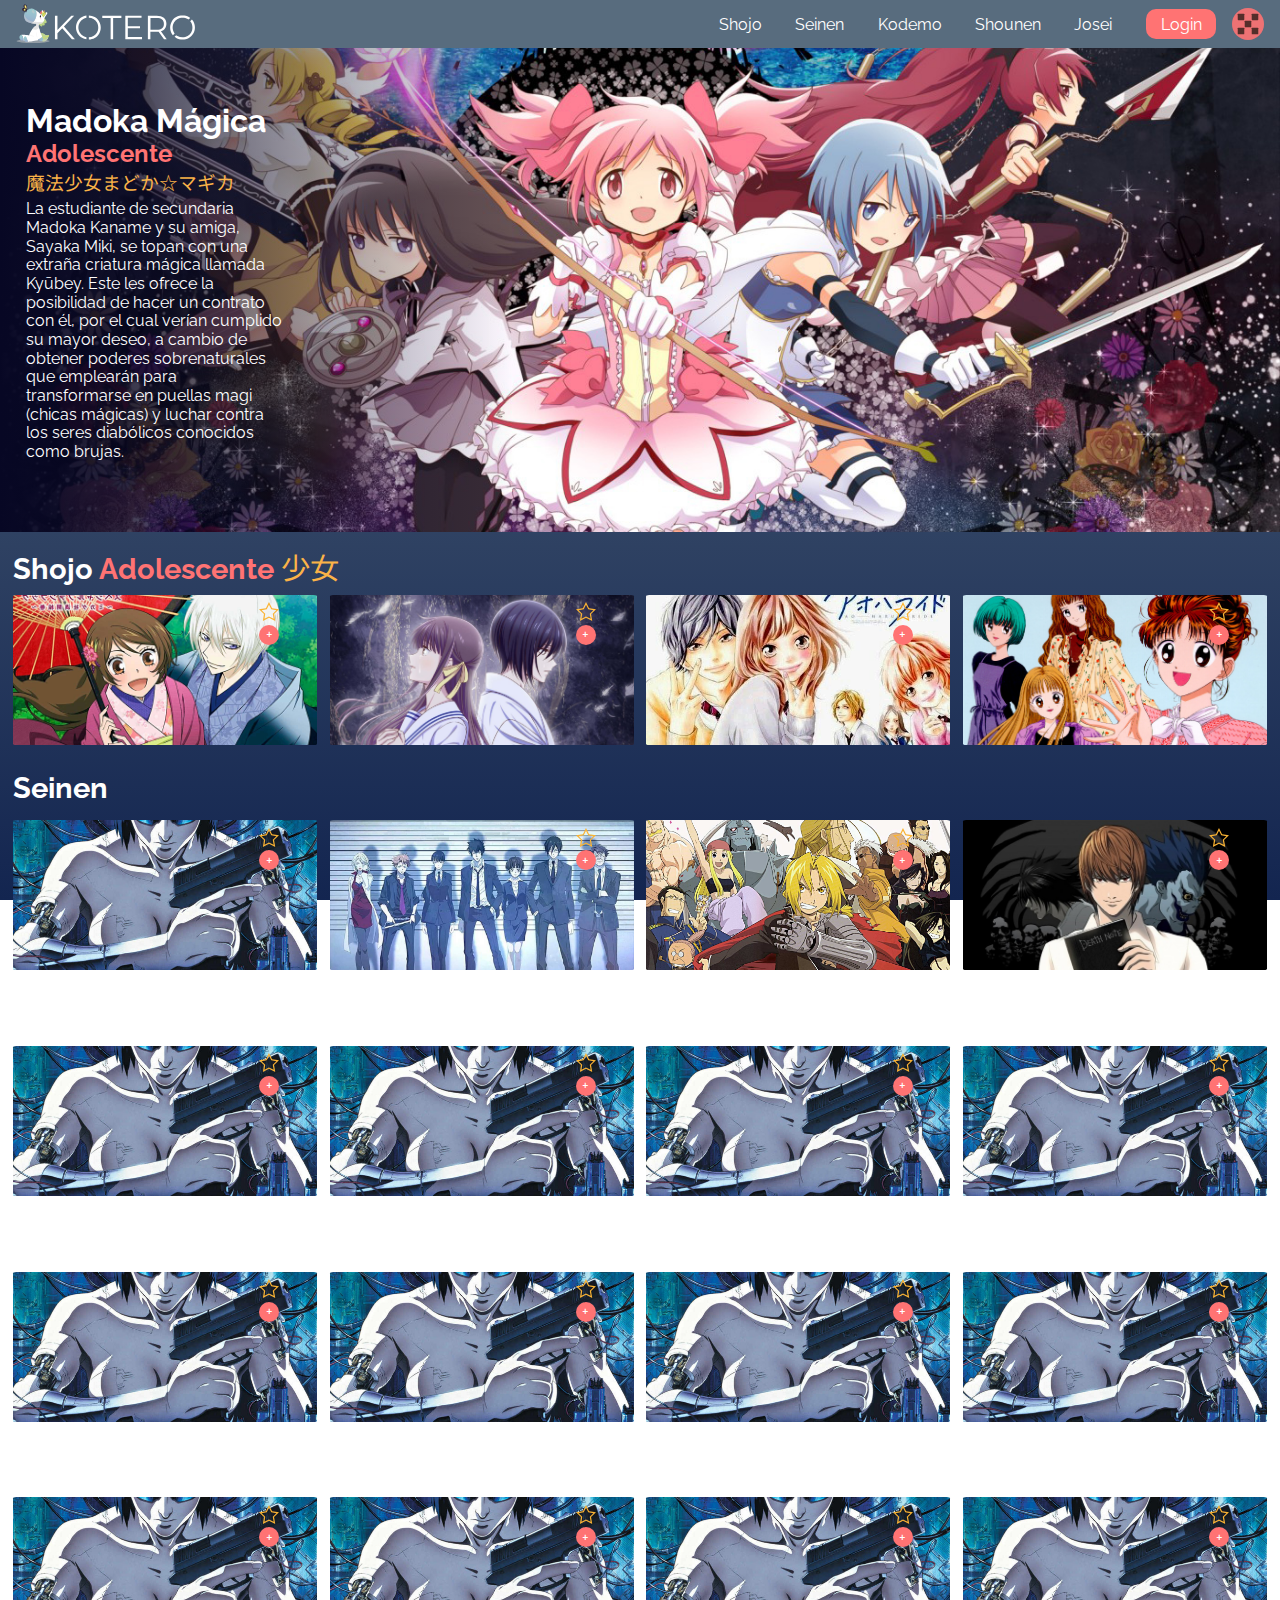
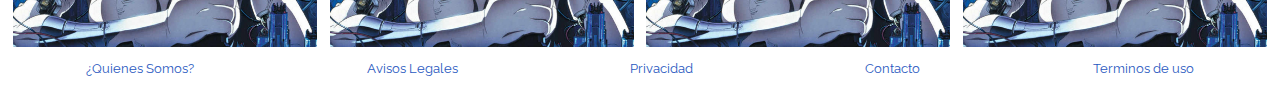
==== index.html @ c3fc825f "segundo Commit, subiendo pagina sin terminar" ====
<!DOCTYPE html>
<html lang="en">
<head>
    <meta charset="UTF-8">
    <meta http-equiv="X-UA-Compatible" content="IE=edge">
    <meta name="viewport" content="width=device-width, initial-scale=1.0">
    <link rel="shortcut icon" href="img\unicornio.svg" type="image/x-icon">
    <link rel="stylesheet" href="css/global.css">
    <link rel="stylesheet" href="css/grid.css">
    <link rel="stylesheet" href="css/header.css">
    <link rel="stylesheet" href="css/main.css">
    <link rel="stylesheet" href="css/section.css">
    <link rel="stylesheet" href="css/footer.css">
    <link rel="stylesheet" href="css/mediaquery.css">
    <link rel="preconnect" href="https://fonts.googleapis.com">
    <link rel="preconnect" href="https://fonts.gstatic.com" crossorigin>
    <link href="https://fonts.googleapis.com/css2?family=Montserrat&family=Raleway:wght@600&family=Reggae+One&display=swap" rel="stylesheet">
    <link href="https://fonts.googleapis.com/css2?family=Noto+Sans+JP:wght@500&display=swap" rel="stylesheet">   

    <title>Kotero</title>

</head>

<body>
    <div class="contenedor">
        <header class="item header">
            <div id="logo">
                <a href="index.html"><img src="img\logo.svg" alt="logo"></a>
            </div>
            <nav class="item nav">
                <ul class="generos">
                    <li class="generos"><a href="#shojo">Shojo</a></li>
                    <li class="generos"><a href="#seinen">Seinen</a></li>
                    <li class="generos"><a href="#kodemo">Kodemo</a></li>
                    <li class="generos"><a href="#shounen">Shounen</a></li>
                    <li class="generos"><a href="#josei">Josei</a></li>
                </ul>
                <a href="login.html" class="a-login"><button class="boton-login" type="submit" title="Ingresar" name="Ingresar">Login</a></button></a>
                
                <input type="checkbox" id="burger-checkbox">
                <label for="burger-checkbox" class="burger-label"></label>
                <ul class="navbar-list">
                    <li><a href="index.html">Novedades</a></li>
                    <li><a href="index.html">Series</a></li>
                    <li><a href="index.html">Películas</a></li>
                    <li><a href="index.html">Mi Cuenta</a></li>
                    <li><a href="index.html">Mi lista</a></li>
                </ul>




                

            </nav>
        </header>
        
        <main class="item main">
            <div class="fondo main">
                <div class="info main">
                    <h1>Madoka Mágica</h1>
                    <h2><span class="h1 genero">Adolescente</span></h2>
                    <h3><span class="japones">魔法少女まどか☆マギカ</span></h3>
                    <p>La estudiante de secundaria Madoka Kaname y su amiga, Sayaka Miki, se topan con una extraña criatura mágica llamada Kyūbey. Este les ofrece la posibilidad de hacer un contrato con él, por el cual verían cumplido su mayor deseo, a cambio de obtener poderes sobrenaturales que emplearán para transformarse en puellas magi (chicas mágicas) y luchar contra los seres diabólicos conocidos como brujas.</p>
                </div>
            </div>
        </main>
        
        <section class="item section">
            <section class="article">
                <div class="item titulo shojo">
                    <h1 id="shojo">Shojo <span class="h1 genero">Adolescente</span><span class="japones"> 少女</span></h1>
                </div>
                <article class="item uno">
                    <div class="invisible">
                        <div class="texto">
                            <div>
                                <div class="titulo">
                                    <h2>Ghost in the Shell</h2>
                                    <h3 class="japones">攻殻機動隊</h3>
                                </div>
                            </div>
                            <p>Thriller futurista de espionaje, al narrar las misiones de Motoko Kusanagi, la Mayor a cargo de las operaciones encubiertas de la Sección 9</p>
                            <div class="tags">
                                <ul>
                                    <li><span class="tag-li">Duración</span> 33'</li>
                                    <li><span class="tag-li">Puntuación</span> 7,34</li>
                                    <li><a href="ficha.html">+ INFO</a></li>
                                </ul>
                            </div>
                        </div>
                        
                    </div>
                    <div class="seguir">
                        <input type="checkbox" id="estrella1"/>
                        <label class="btn-estrellas" for="estrella1"></label>
                    </div>
                    <div class="ficha">
                        <button class="boton-login" type="submit" title="Ingresar" name="Ingresar"><a href="ficha.html">+</a></button>
                    </div>
                </article>
                <article class="item dos">
                    <div class="invisible">
                        <div class="texto">
                            <div>
                                <div class="titulo">
                                    <h2>Ghost in the Shell</h2>
                                    <h3 class="japones">攻殻機動隊</h3>
                                </div>
                            </div>
                            <p>Thriller futurista de espionaje, al narrar las misiones de Motoko Kusanagi, la Mayor a cargo de las operaciones encubiertas de la Sección 9</p>
                            <div class="tags">
                                <ul>
                                    <li><span class="tag-li">Duración</span> 33'</li>
                                    <li><span class="tag-li">Puntuación</span> 7,34</li>
                                    <li><a href="ficha.html">+ INFO</a></li>
                                </ul>
                            </div>
                        </div>
                        
                    </div>
                    <div class="seguir">
                        <input type="checkbox" id="estrella1"/>
                        <label class="btn-estrellas" for="estrella1"></label>
                    </div>
                    <div class="ficha">
                        <button class="boton-login" type="submit" title="Ingresar" name="Ingresar"><a href="ficha.html">+</a></button>
                    </div>
                </article>
                <article class="item tres">
                    <div class="invisible">
                        <div class="texto">
                            <div>
                                <div class="titulo">
                                    <h2>Ghost in the Shell</h2>
                                    <h3 class="japones">攻殻機動隊</h3>
                                </div>
                            </div>
                            <p>Thriller futurista de espionaje, al narrar las misiones de Motoko Kusanagi, la Mayor a cargo de las operaciones encubiertas de la Sección 9</p>
                            <div class="tags">
                                <ul>
                                    <li><span class="tag-li">Duración</span> 33'</li>
                                    <li><span class="tag-li">Puntuación</span> 7,34</li>
                                    <li><a href="ficha.html">+ INFO</a></li>
                                </ul>
                            </div>
                        </div>
                        
                    </div>
                    <div class="seguir">
                        <input type="checkbox" id="estrella1"/>
                        <label class="btn-estrellas" for="estrella1"></label>
                    </div>
                    <div class="ficha">
                        <button class="boton-login" type="submit" title="Ingresar" name="Ingresar"><a href="ficha.html">+</a></button>
                    </div>
                </article>
                <article class="item cuatro">
                    <div class="invisible">
                        <div class="texto">
                            <div>
                                <div class="titulo">
                                    <h2>Ghost in the Shell</h2>
                                    <h3 class="japones">攻殻機動隊</h3>
                                </div>
                            </div>
                            <p>Thriller futurista de espionaje, al narrar las misiones de Motoko Kusanagi, la Mayor a cargo de las operaciones encubiertas de la Sección 9</p>
                            <div class="tags">
                                <ul>
                                    <li><span class="tag-li">Duración</span> 33'</li>
                                    <li><span class="tag-li">Puntuación</span> 7,34</li>
                                    <li><a href="ficha.html">+ INFO</a></li>
                                </ul>
                            </div>
                        </div>
                        
                    </div>
                    <div class="seguir">
                        <input type="checkbox" id="estrella1"/>
                        <label class="btn-estrellas" for="estrella1"></label>
                    </div>
                    <div class="ficha">
                        <button class="boton-login" type="submit" title="Ingresar" name="Ingresar"><a href="ficha.html">+</a></button>
                    </div>
                </article>
            </section>
            <section class="article">
                <div class="item titulo seinen">
                    <h1 id="seinen">Seinen</h1>
                </div>
                <article class="item uno">
                    <div class="invisible">
                        <div class="texto">
                            <div>
                                <div class="titulo">
                                    <h2>Ghost in the Shell</h2>
                                    <h3 class="japones">攻殻機動隊</h3>
                                </div>
                            </div>
                            <p>Thriller futurista de espionaje, al narrar las misiones de Motoko Kusanagi, la Mayor a cargo de las operaciones encubiertas de la Sección 9</p>
                            <div class="tags">
                                <ul>
                                    <li><span class="tag-li">Duración</span> 33'</li>
                                    <li><span class="tag-li">Puntuación</span> 7,34</li>
                                    <li><a href="ficha.html">+ INFO</a></li>
                                </ul>
                            </div>
                        </div>
                        
                    </div>
                    <div class="seguir">
                        <input type="checkbox" id="estrella1"/>
                        <label class="btn-estrellas" for="estrella1"></label>
                    </div>
                    <div class="ficha">
                        <button class="boton-login" type="submit" title="Ingresar" name="Ingresar"><a href="ficha.html">+</a></button>
                    </div>
                </article>
                <article class="item dos">
                    <div class="invisible">
                        <div class="texto">
                            <div>
                                <div class="titulo">
                                    <h2>Ghost in the Shell</h2>
                                    <h3 class="japones">攻殻機動隊</h3>
                                </div>
                            </div>
                            <p>Thriller futurista de espionaje, al narrar las misiones de Motoko Kusanagi, la Mayor a cargo de las operaciones encubiertas de la Sección 9</p>
                            <div class="tags">
                                <ul>
                                    <li><span class="tag-li">Duración</span> 33'</li>
                                    <li><span class="tag-li">Puntuación</span> 7,34</li>
                                    <li><a href="ficha.html">+ INFO</a></li>
                                </ul>
                            </div>
                        </div>
                        
                    </div>
                    <div class="seguir">
                        <input type="checkbox" id="estrella1"/>
                        <label class="btn-estrellas" for="estrella1"></label>
                    </div>
                    <div class="ficha">
                        <button class="boton-login" type="submit" title="Ingresar" name="Ingresar"><a href="ficha.html">+</a></button>
                    </div>
                </article>
                <article class="item tres">
                    <div class="invisible">
                        <div class="texto">
                            <div>
                                <div class="titulo">
                                    <h2>Ghost in the Shell</h2>
                                    <h3 class="japones">攻殻機動隊</h3>
                                </div>
                            </div>
                            <p>Thriller futurista de espionaje, al narrar las misiones de Motoko Kusanagi, la Mayor a cargo de las operaciones encubiertas de la Sección 9</p>
                            <div class="tags">
                                <ul>
                                    <li><span class="tag-li">Duración</span> 33'</li>
                                    <li><span class="tag-li">Puntuación</span> 7,34</li>
                                    <li><a href="ficha.html">+ INFO</a></li>
                                </ul>
                            </div>
                        </div>
                        
                    </div>
                    <div class="seguir">
                        <input type="checkbox" id="estrella1"/>
                        <label class="btn-estrellas" for="estrella1"></label>
                    </div>
                    <div class="ficha">
                        <button class="boton-login" type="submit" title="Ingresar" name="Ingresar"><a href="ficha.html">+</a></button>
                    </div>
                </article>
                <article class="item cuatro">
                    <div class="invisible">
                        <div class="texto">
                            <div>
                                <div class="titulo">
                                    <h2>Ghost in the Shell</h2>
                                    <h3 class="japones">攻殻機動隊</h3>
                                </div>
                            </div>
                            <p>Thriller futurista de espionaje, al narrar las misiones de Motoko Kusanagi, la Mayor a cargo de las operaciones encubiertas de la Sección 9</p>
                            <div class="tags">
                                <ul>
                                    <li><span class="tag-li">Duración</span> 33'</li>
                                    <li><span class="tag-li">Puntuación</span> 7,34</li>
                                    <li><a href="ficha.html">+ INFO</a></li>
                                </ul>
                            </div>
                        </div>
                        
                    </div>
                    <div class="seguir">
                        <input type="checkbox" id="estrella1"/>
                        <label class="btn-estrellas" for="estrella1"></label>
                    </div>
                    <div class="ficha">
                        <button class="boton-login" type="submit" title="Ingresar" name="Ingresar"><a href="ficha.html">+</a></button>
                    </div>
                </article>
            </section>
            <section class="article">
                <div class="item titulo kodemo">
                    <h1 id="kodemo">Kodemo</h1>
                </div>
                <article class="item uno">
                    <div class="invisible">
                        <div class="texto">
                            <div>
                                <div class="titulo">
                                    <h2>Ghost in the Shell</h2>
                                    <h3 class="japones">攻殻機動隊</h3>
                                </div>
                            </div>
                            <p>Thriller futurista de espionaje, al narrar las misiones de Motoko Kusanagi, la Mayor a cargo de las operaciones encubiertas de la Sección 9</p>
                            <div class="tags">
                                <ul>
                                    <li><span class="tag-li">Duración</span> 33'</li>
                                    <li><span class="tag-li">Puntuación</span> 7,34</li>
                                    <li><a href="ficha.html">+ INFO</a></li>
                                </ul>
                            </div>
                        </div>
                        
                    </div>
                    <div class="seguir">
                        <input type="checkbox" id="estrella1"/>
                        <label class="btn-estrellas" for="estrella1"></label>
                    </div>
                    <div class="ficha">
                        <button class="boton-login" type="submit" title="Ingresar" name="Ingresar"><a href="ficha.html">+</a></button>
                    </div>
                </article>
                <article class="item dos">
                    <div class="invisible">
                        <div class="texto">
                            <div>
                                <div class="titulo">
                                    <h2>Ghost in the Shell</h2>
                                    <h3 class="japones">攻殻機動隊</h3>
                                </div>
                            </div>
                            <p>Thriller futurista de espionaje, al narrar las misiones de Motoko Kusanagi, la Mayor a cargo de las operaciones encubiertas de la Sección 9</p>
                            <div class="tags">
                                <ul>
                                    <li><span class="tag-li">Duración</span> 33'</li>
                                    <li><span class="tag-li">Puntuación</span> 7,34</li>
                                    <li><a href="ficha.html">+ INFO</a></li>
                                </ul>
                            </div>
                        </div>
                        
                    </div>
                    <div class="seguir">
                        <input type="checkbox" id="estrella1"/>
                        <label class="btn-estrellas" for="estrella1"></label>
                    </div>
                    <div class="ficha">
                        <button class="boton-login" type="submit" title="Ingresar" name="Ingresar"><a href="ficha.html">+</a></button>
                    </div>
                </article>
                <article class="item tres">
                    <div class="invisible">
                        <div class="texto">
                            <div>
                                <div class="titulo">
                                    <h2>Ghost in the Shell</h2>
                                    <h3 class="japones">攻殻機動隊</h3>
                                </div>
                            </div>
                            <p>Thriller futurista de espionaje, al narrar las misiones de Motoko Kusanagi, la Mayor a cargo de las operaciones encubiertas de la Sección 9</p>
                            <div class="tags">
                                <ul>
                                    <li><span class="tag-li">Duración</span> 33'</li>
                                    <li><span class="tag-li">Puntuación</span> 7,34</li>
                                    <li><a href="ficha.html">+ INFO</a></li>
                                </ul>
                            </div>
                        </div>
                        
                    </div>
                    <div class="seguir">
                        <input type="checkbox" id="estrella1"/>
                        <label class="btn-estrellas" for="estrella1"></label>
                    </div>
                    <div class="ficha">
                        <button class="boton-login" type="submit" title="Ingresar" name="Ingresar"><a href="ficha.html">+</a></button>
                    </div>
                </article>
                <article class="item cuatro">
                    <div class="invisible">
                        <div class="texto">
                            <div>
                                <div class="titulo">
                                    <h2>Ghost in the Shell</h2>
                                    <h3 class="japones">攻殻機動隊</h3>
                                </div>
                            </div>
                            <p>Thriller futurista de espionaje, al narrar las misiones de Motoko Kusanagi, la Mayor a cargo de las operaciones encubiertas de la Sección 9</p>
                            <div class="tags">
                                <ul>
                                    <li><span class="tag-li">Duración</span> 33'</li>
                                    <li><span class="tag-li">Puntuación</span> 7,34</li>
                                    <li><a href="ficha.html">+ INFO</a></li>
                                </ul>
                            </div>
                        </div>
                        
                    </div>
                    <div class="seguir">
                        <input type="checkbox" id="estrella1"/>
                        <label class="btn-estrellas" for="estrella1"></label>
                    </div>
                    <div class="ficha">
                        <button class="boton-login" type="submit" title="Ingresar" name="Ingresar"><a href="ficha.html">+</a></button>
                    </div>
                </article>
            </section>
            <section class="article">
                <div class="item titulo shounen">
                    <h1 id="shounen">Shounen</h1>
                </div>
                <article class="item uno">
                    <div class="invisible">
                        <div class="texto">
                            <div>
                                <div class="titulo">
                                    <h2>Ghost in the Shell</h2>
                                    <h3 class="japones">攻殻機動隊</h3>
                                </div>
                            </div>
                            <p>Thriller futurista de espionaje, al narrar las misiones de Motoko Kusanagi, la Mayor a cargo de las operaciones encubiertas de la Sección 9</p>
                            <div class="tags">
                                <ul>
                                    <li><span class="tag-li">Duración</span> 33'</li>
                                    <li><span class="tag-li">Puntuación</span> 7,34</li>
                                    <li><a href="ficha.html">+ INFO</a></li>
                                </ul>
                            </div>
                        </div>
                        
                    </div>
                    <div class="seguir">
                        <input type="checkbox" id="estrella1"/>
                        <label class="btn-estrellas" for="estrella1"></label>
                    </div>
                    <div class="ficha">
                        <button class="boton-login" type="submit" title="Ingresar" name="Ingresar"><a href="ficha.html">+</a></button>
                    </div>
                </article>
                <article class="item dos">
                    <div class="invisible">
                        <div class="texto">
                            <div>
                                <div class="titulo">
                                    <h2>Ghost in the Shell</h2>
                                    <h3 class="japones">攻殻機動隊</h3>
                                </div>
                            </div>
                            <p>Thriller futurista de espionaje, al narrar las misiones de Motoko Kusanagi, la Mayor a cargo de las operaciones encubiertas de la Sección 9</p>
                            <div class="tags">
                                <ul>
                                    <li><span class="tag-li">Duración</span> 33'</li>
                                    <li><span class="tag-li">Puntuación</span> 7,34</li>
                                    <li><a href="ficha.html">+ INFO</a></li>
                                </ul>
                            </div>
                        </div>
                        
                    </div>
                    <div class="seguir">
                        <input type="checkbox" id="estrella1"/>
                        <label class="btn-estrellas" for="estrella1"></label>
                    </div>
                    <div class="ficha">
                        <button class="boton-login" type="submit" title="Ingresar" name="Ingresar"><a href="ficha.html">+</a></button>
                    </div>
                </article>
                <article class="item tres">
                    <div class="invisible">
                        <div class="texto">
                            <div>
                                <div class="titulo">
                                    <h2>Ghost in the Shell</h2>
                                    <h3 class="japones">攻殻機動隊</h3>
                                </div>
                            </div>
                            <p>Thriller futurista de espionaje, al narrar las misiones de Motoko Kusanagi, la Mayor a cargo de las operaciones encubiertas de la Sección 9</p>
                            <div class="tags">
                                <ul>
                                    <li><span class="tag-li">Duración</span> 33'</li>
                                    <li><span class="tag-li">Puntuación</span> 7,34</li>
                                    <li><a href="ficha.html">+ INFO</a></li>
                                </ul>
                            </div>
                        </div>
                        
                    </div>
                    <div class="seguir">
                        <input type="checkbox" id="estrella1"/>
                        <label class="btn-estrellas" for="estrella1"></label>
                    </div>
                    <div class="ficha">
                        <button class="boton-login" type="submit" title="Ingresar" name="Ingresar"><a href="ficha.html">+</a></button>
                    </div>
                </article>
                <article class="item cuatro">
                    <div class="invisible">
                        <div class="texto">
                            <div>
                                <div class="titulo">
                                    <h2>Ghost in the Shell</h2>
                                    <h3 class="japones">攻殻機動隊</h3>
                                </div>
                            </div>
                            <p>Thriller futurista de espionaje, al narrar las misiones de Motoko Kusanagi, la Mayor a cargo de las operaciones encubiertas de la Sección 9</p>
                            <div class="tags">
                                <ul>
                                    <li><span class="tag-li">Duración</span> 33'</li>
                                    <li><span class="tag-li">Puntuación</span> 7,34</li>
                                    <li><a href="ficha.html">+ INFO</a></li>
                                </ul>
                            </div>
                        </div>
                        
                    </div>
                    <div class="seguir">
                        <input type="checkbox" id="estrella1"/>
                        <label class="btn-estrellas" for="estrella1"></label>
                    </div>
                    <div class="ficha">
                        <button class="boton-login" type="submit" title="Ingresar" name="Ingresar"><a href="ficha.html">+</a></button>
                    </div>
                </article>
            </section>
            <section class="article">
                <div class="item titulo josei">
                    <h1 id="josei">Josei</h1>
                </div>
                <article class="item uno">
                    <div class="invisible">
                        <div class="texto">
                            <div>
                                <div class="titulo">
                                    <h2>Ghost in the Shell</h2>
                                    <h3 class="japones">攻殻機動隊</h3>
                                </div>
                            </div>
                            <p>Thriller futurista de espionaje, al narrar las misiones de Motoko Kusanagi, la Mayor a cargo de las operaciones encubiertas de la Sección 9</p>
                            <div class="tags">
                                <ul>
                                    <li><span class="tag-li">Duración</span> 33'</li>
                                    <li><span class="tag-li">Puntuación</span> 7,34</li>
                                    <li><a href="ficha.html">+ INFO</a></li>
                                </ul>
                            </div>
                        </div>
                        
                    </div>
                    <div class="seguir">
                        <input type="checkbox" id="estrella1"/>
                        <label class="btn-estrellas" for="estrella1"></label>
                    </div>
                    <div class="ficha">
                        <button class="boton-login" type="submit" title="Ingresar" name="Ingresar"><a href="ficha.html">+</a></button>
                    </div>
                </article>
                <article class="item dos">
                    <div class="invisible">
                        <div class="texto">
                            <div>
                                <div class="titulo">
                                    <h2>Ghost in the Shell</h2>
                                    <h3 class="japones">攻殻機動隊</h3>
                                </div>
                            </div>
                            <p>Thriller futurista de espionaje, al narrar las misiones de Motoko Kusanagi, la Mayor a cargo de las operaciones encubiertas de la Sección 9</p>
                            <div class="tags">
                                <ul>
                                    <li><span class="tag-li">Duración</span> 33'</li>
                                    <li><span class="tag-li">Puntuación</span> 7,34</li>
                                    <li><a href="ficha.html">+ INFO</a></li>
                                </ul>
                            </div>
                        </div>
                        
                    </div>
                    <div class="seguir">
                        <input type="checkbox" id="estrella1"/>
                        <label class="btn-estrellas" for="estrella1"></label>
                    </div>
                    <div class="ficha">
                        <button class="boton-login" type="submit" title="Ingresar" name="Ingresar"><a href="ficha.html">+</a></button>
                    </div>
                </article>
                <article class="item tres">
                    <div class="invisible">
                        <div class="texto">
                            <div>
                                <div class="titulo">
                                    <h2>Ghost in the Shell</h2>
                                    <h3 class="japones">攻殻機動隊</h3>
                                </div>
                            </div>
                            <p>Thriller futurista de espionaje, al narrar las misiones de Motoko Kusanagi, la Mayor a cargo de las operaciones encubiertas de la Sección 9</p>
                            <div class="tags">
                                <ul>
                                    <li><span class="tag-li">Duración</span> 33'</li>
                                    <li><span class="tag-li">Puntuación</span> 7,34</li>
                                    <li><a href="ficha.html">+ INFO</a></li>
                                </ul>
                            </div>
                        </div>
                        
                    </div>
                    <div class="seguir">
                        <input type="checkbox" id="estrella1"/>
                        <label class="btn-estrellas" for="estrella1"></label>
                    </div>
                    <div class="ficha">
                        <button class="boton-login" type="submit" title="Ingresar" name="Ingresar"><a href="ficha.html">+</a></button>
                    </div>
                </article>
                <article class="item cuatro">
                    <div class="invisible">
                        <div class="texto">
                            <div>
                                <div class="titulo">
                                    <h2>Ghost in the Shell</h2>
                                    <h3 class="japones">攻殻機動隊</h3>
                                </div>
                            </div>
                            <p>Thriller futurista de espionaje, al narrar las misiones de Motoko Kusanagi, la Mayor a cargo de las operaciones encubiertas de la Sección 9</p>
                            <div class="tags">
                                <ul>
                                    <li><span class="tag-li">Duración</span> 33'</li>
                                    <li><span class="tag-li">Puntuación</span> 7,34</li>
                                    <li><a href="ficha.html">+ INFO</a></li>
                                </ul>
                            </div>
                        </div>
                        
                    </div>
                    <div class="seguir">
                        <input type="checkbox" id="estrella1"/>
                        <label class="btn-estrellas" for="estrella1"></label>
                    </div>
                    <div class="ficha">
                        <button class="boton-login" type="submit" title="Ingresar" name="Ingresar"><a href="ficha.html">+</a></button>
                    </div>
                </article>
            </section>
            
        </section>
        <footer class="item footer">
            <ul>
                <li class="footer"><a href="#">¿Quienes Somos?</a></li>
                <li class="footer"><a href="#">Avisos Legales</a></li>
                <li class="footer"><a href="#">Privacidad</a></li>
                <li class="footer"><a href="#">Contacto</a></li>
                <li class="footer"><a href="#">Terminos de uso</a></li>
            </ul>
        </footer>
    </div>
</body>
</html>
---- css/global.css ----
* {
    margin: 0;
    padding: 0;
    font-family: 'Raleway', 'Monserrat', Arial, Helvetica, sans-serif;
    color: white;
    text-decoration: none;
    list-style: none
}

button{
    border: none;
}

body {
    background: linear-gradient(rgb(88 108 126), rgb(19,37,80));
    background-attachment: fixed;
}
---- css/grid.css ----
.contenedor{
    display: grid;
    height: 100vh;
    grid-template-columns: 1fr;
    grid-template-rows: 2rem 500px 1fr 50px;
    grid-auto-rows: auto;
    grid-template-areas: 
    "header"
    "main"
    "section"
    "footer";
}

.header{
    grid-area: header;

}

.main{
    grid-area: main;
}

.section {
    grid-area: section;
    display: grid;
    grid-template-rows: minmax(50px 1fr) 1fr;
    grid-auto-columns: 1fr;
    grid-auto-rows: 1fr;
}

.article{
    display: grid;
    grid-template-rows: 50px minmax(150px, 1fr);
    grid-template-areas: 
    "titulo titulo titulo titulo"
    "uno dos tres cuatro";
    margin: 1%;
    column-gap: 1%;
}

    .titulo {
        grid-area: titulo;
    }

    .uno{
        grid-area: uno;
    }

    .dos{
        grid-area: dos;
    }

    .tres{
        grid-area: tres;
    }

    .cuatro{
        grid-area: cuatro;
    }


.footer{
    grid-area:footer;
}

.contenedor-ficha{
    display: grid;
    grid-template-columns: 3fr 1fr;
    width: 100%;
    height: 100%;
    grid-template-areas: 
    "texto-ficha lista-ficha";
}

.texto-ficha{
    grid-area: texto-ficha;
}

.lista-ficha{
    grid-area: lista-ficha;
}
---- css/header.css ----
header.header{
    position: fixed;
    display: inline-flex;
    justify-content: space-between;
    width: 100%;
    height: 3rem;
    background-color: rgb(88 108 126);
    Z-INDEX: 1000;

}

#logo{
    width: 20%;
    height: 100%;
}

#logo>a{
    display: flex;
    height: inherit;
    justify-content: initial;
}

#logo>a>img{
    object-fit:contain;
    width: auto;
    height: inherit;
    padding-left: 5%;
}


.item.nav{
    width: 60%;
    display: flex;
    justify-content: flex-end;
    align-items: center;
}
.header>nav>ul.generos{
    display: inline-flex;
    justify-content: space-evenly;
    width: 60%;
}

.boton-login, .burger-label{
    width: 70px;
    height: 30px;
    background-color: rgb(255,115,115);
    border-radius: 10px 10px 10px 10px;
    text-align: center;
    font-size: 12pt;
}


.burger-label {
    display: flex;
    margin-left: 1rem;
    margin-right: 1rem;
    background-color: rgb(255,115,115);
    background-image: url("../img/boton-burger.svg");
    background-position: center;
    background-repeat: no-repeat;
    background-size: contain;
    justify-content: center;
    border-radius: 50%;
    width: 2rem;
    height: 2rem;
}

  /* cerrado */
.navbar-list {
    display: none;
    flex-direction: column;
    justify-content: space-evenly;
    background-color: rgb(255,115,115, 0.85);
    width: 100%;
    height: 200px;
    position: absolute;
    top:100%;
    right: 0;
    left: 0%;
    z-index: 900;
}

.navbar-list>li{
    width: 100%;
    height: 100%;
}

.navbar-list>li>a{
    display: flex;
    height: 100%;
    width: 100%;
    justify-content: center;
    align-items: center;
}


#burger-checkbox {
    display: none;
}

#burger-checkbox:checked ~.navbar-list {
    display: flex;
}
---- css/main.css ----
.item.main {
    display: block;
    background-size: cover;
    background-repeat: no-repeat;
    background-position: center;
    background-image:url("../img/madoka.jpeg");
}

.fondo.main{
    display: flex;
    width: 40%;
    height: 100%;
    background: rgba(7,7,36,1);
    background: linear-gradient(to right, rgba(7,7,36,1) 0%, rgba(7,7,36,0.61) 39%, rgba(7,7,36,0.31) 69%, rgba(0,0,0,0) 100%);

}

.info.main{
    display: flex;
    padding-left: 5%;
    flex-direction: column;
    width: 50%;
    height: 100%;
    justify-content: center
}

.info.main>p{
    padding-top: 2%;
    line-height: 14pt;
}
---- css/section.css ----
.article>.uno, .article>.dos, .article>.tres, .article>.cuatro{
    background-size: cover;
    background-repeat: no-repeat;
    background-position: center;
    border-radius: 1%;
    position: relative
}

.invisible{
    display: none;
    position: absolute;
    justify-content: center;
    align-items: center;
    background-color:  rgba(0, 0, 0, 0.75);
    width: inherit;
    
    font-weight: normal;
    height: 100%;
    overflow:scroll;
    z-index: 10;
    
}


.invisible>.texto{
    max-width: 75%;
    max-height: 80%;
    font-size: 9pt;
    line-height: 12pt;
}

.item.titulo>h1{
    font-size: 22pt;
}

.h1.genero, .tag-li{
    color: rgb(255,115,115) ;
}

.japones{
    font-family: 'Noto Sans JP', sans-serif;
    color: rgb(250,179,72); 
    font-weight: normal;
}

.invisible>.texto>div>.titulo{
    display: flex;
    flex-direction: column;
    margin-bottom: 2%;
}

input[type="checkbox"] {
    display: none
}

.seguir, .ficha{
    position:absolute;
    top: 5%;
    left: 76%;
    margin-left: 5%;
    width: 20px;
    height: 20px;
    z-index: 700;
}

.ficha{
    top:20%
}

.ficha>button{
    border-radius: 50%;
    width: 20px;
    height: 20px;
    font-size: 12pt;
    text-align: center;
}

.ficha>button>a{
    display: block;
}

.btn-estrellas{
    display: block;
    width: 100%;
    height: 100%;
    background-image: url("../img/estrella-vacia.svg");
    background-size: contain;
    background-repeat: no-repeat;
}

.seguir>input[type="checkbox"]:checked + label {
    background-image: url("../img/estrella-llena.svg");
}

.texto>p {
    font-family: 'Montserrat', sans-serif;
}

.tags>ul{
    display: flex;
    justify-content: space-between;
    width: 100%;
    margin-top: 3%;
}


.tags>ul>li{
    font-size: 8pt;
    font-weight: bold;
    font-family: 'Monserrat', sans-serif;
    background-color: rgb(85, 46, 42);
    padding-top: 1%;
    padding-left: 3%;
    padding-bottom: 1%;
    padding-right: 3%;
    border-radius: 40px 40px 40px 40px;
    text-decoration: none;
}

.item:hover>.invisible{
    display: flex;
}



.titulo.shojo~.uno{
    background-image:url("../img/Kamisama.jpg");
}

.titulo.shojo~.dos{
    background-image:url("../img/Fruits-Basket.jpg");
}

.titulo.shojo~.tres{
    background-image:url("../img/aaaa.jpg");
}

.titulo.shojo~.cuatro{
    background-image:url("../img/mermelade.jpg");
}

.titulo.seinen~.uno{
    background-image:url("../img/shell.jpg");
}

.titulo.seinen~.dos{
    background-image:url("../img/ph.jpg");
}

.titulo.seinen~.tres{
    background-image:url("../img/ful.jpg");
}

.titulo.seinen~.cuatro{
    background-image:url("../img/death.jpg");
}

.titulo.kodemo~.uno{
    background-image:url("../img/shell.jpg");
}

.titulo.kodemo~.dos{
    background-image:url("../img/shell.jpg");
}

.titulo.kodemo~.tres{
    background-image:url("../img/shell.jpg");
}

.titulo.kodemo~.cuatro{
    background-image:url("../img/shell.jpg");
}

.titulo.shounen~.uno{
    background-image:url("../img/shell.jpg");
}

.titulo.shounen~.dos{
    background-image:url("../img/shell.jpg");
}

.titulo.shounen~.tres{
    background-image:url("../img/shell.jpg");
}

.titulo.shounen~.cuatro{
    background-image:url("../img/shell.jpg");
}

.titulo.josei~.uno{
    background-image:url("../img/shell.jpg");
}

.titulo.josei~.dos{
    background-image:url("../img/shell.jpg");
}

.titulo.josei~.tres{
    background-image:url("../img/shell.jpg");
}

.titulo.josei~.cuatro{
    background-image:url("../img/shell.jpg");
}








.invisible::-webkit-scrollbar {
    -webkit-appearance: none;
}

.invisible::-webkit-scrollbar:vertical {
    width:10px;
}

.invisible::-webkit-scrollbar-button:increment,.contenedor::-webkit-scrollbar-button {
    display: none;
} 

.invisible::-webkit-scrollbar:horizontal {
    height: 10px;
}

.invisible::-webkit-scrollbar-thumb {
    background-color: rgb(85, 46, 42, 0.5);
    border-radius: 20px;
    border: 2px solid rgb(255,115,115, 0.5) ;
}

.invisible::-webkit-scrollbar-track {
    border-radius: 10px;  
}
---- css/footer.css ----
.item.footer{
    display: block;
    font-size: 10pt;
}

.item.footer>ul{
    width: 100%;
    display: flex;
    justify-content: space-around;
}

.footer{
    display: inline-flex;
    margin-bottom: 2%;
}

.footer>a{
    color: rgb(40, 88, 192);
}
---- css/mediaquery.css ----
@media screen and (max-width:1300px){
    .tags>ul{
        flex-direction: column;
        text-align: center;
    }

    .tags>ul>li{
        margin-top: 3px;
    }


@media screen and (max-width:1080px) {

/*main*/

    .item.main{
        display: flex;
        align-items: flex-end;
        margin: 0%;
        text-align: center;

    }
    .fondo.main{
        width: 100%;
        height: 40%;
        background: linear-gradient(to top, rgba(7,7,36,1) 0%, rgba(7,7,36,0.61) 39%, rgba(7,7,36,0.31) 69%, rgba(0,0,0,0) 100%);
    }

    .info.main{
        width: 100%;
        justify-content: flex-end;
    }

    .info.main>h3{
        margin-bottom: 5%;
    }

    .info.main>p{
        display: none;
    }

/*nav*/

    .item.nav>ul.generos{
        display: none;
    }

/*section*/

    .section {
        grid-area: section;
        display: grid;
        grid-template-rows: 1fr 1fr;
        grid-auto-columns: auto;
        grid-auto-rows: auto;
    }

    .item.titulo{
        padding-left: 1%;
    }

    .article{
        grid-template-rows: 50px minmax(150px, 1fr) minmax(150px, 1fr);
        grid-template-columns: 1fr 1fr;
        grid-template-areas: 
        "titulo titulo"
        "uno dos"
        "tres cuatro";
    }

    .article>.tres, .article>.cuatro{
        margin-top: 5px;
        margin-bottom: 10px;
    }

    .contenedor.login{
    display: flex;
    flex-direction: column;
    justify-content: center
    }

    .texto-login, .texto-error {
        justify-content: center;
        text-align: center;
    }

    .imagen-unicornio {
        justify-content: center;
    }

    .imagen-unicornio > img {
        width: 40%;
    }

    .pie-login {
        justify-content: space-around;
    }

    .contenedor-texto{
        display: flex;
        justify-content: center;
    }


    .item.footer>ul{
        display: block;
        text-align: center;
    }

    .item.footer>ul>li{
        display: block;
        text-align: center;
    }
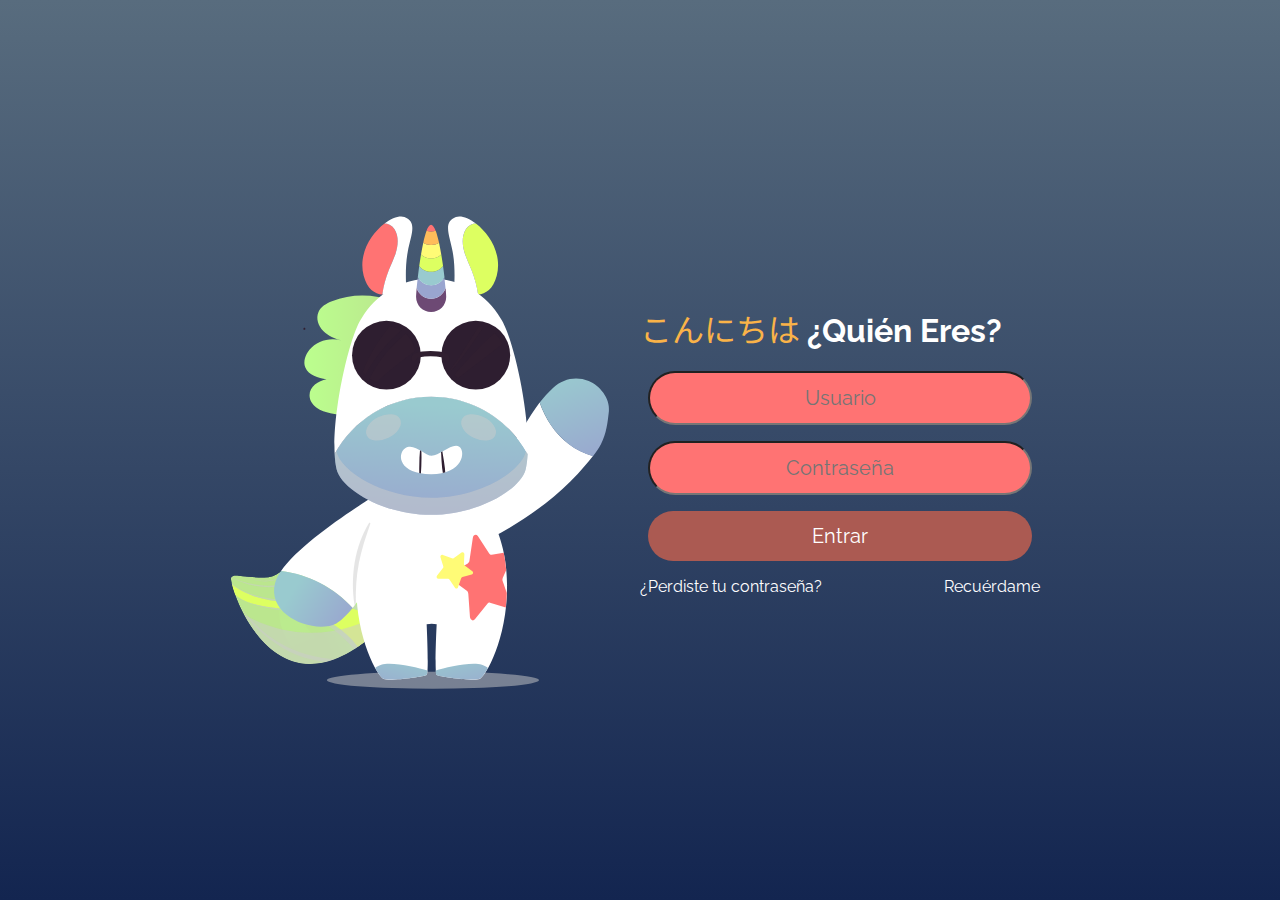
==== commit 06c1f68d: "Modificación de imagenes. Modificación del Readme. Detalles" ====
--- a/index.html
+++ b/index.html
@@ -4,665 +4,35 @@
     <meta charset="UTF-8">
     <meta http-equiv="X-UA-Compatible" content="IE=edge">
     <meta name="viewport" content="width=device-width, initial-scale=1.0">
-    <link rel="shortcut icon" href="img\unicornio.svg" type="image/x-icon">
+    <link rel="stylesheet" href="css/root.css">
     <link rel="stylesheet" href="css/global.css">
-    <link rel="stylesheet" href="css/grid.css">
-    <link rel="stylesheet" href="css/header.css">
-    <link rel="stylesheet" href="css/main.css">
+    <link rel="stylesheet" href="css/grid-login-error.css">
     <link rel="stylesheet" href="css/section.css">
-    <link rel="stylesheet" href="css/footer.css">
     <link rel="stylesheet" href="css/mediaquery.css">
     <link rel="preconnect" href="https://fonts.googleapis.com">
     <link rel="preconnect" href="https://fonts.gstatic.com" crossorigin>
     <link href="https://fonts.googleapis.com/css2?family=Montserrat&family=Raleway:wght@600&family=Reggae+One&display=swap" rel="stylesheet">
     <link href="https://fonts.googleapis.com/css2?family=Noto+Sans+JP:wght@500&display=swap" rel="stylesheet">   
-
-    <title>Kotero</title>
-
+    <title>Kotero Login</title>
 </head>
-
 <body>
-    <div class="contenedor">
-        <header class="item header">
-            <div id="logo">
-                <a href="index.html"><img src="img\logo.svg" alt="logo"></a>
-            </div>
-            <nav class="item nav">
-                <ul class="generos">
-                    <li class="generos"><a href="#shojo">Shojo</a></li>
-                    <li class="generos"><a href="#seinen">Seinen</a></li>
-                    <li class="generos"><a href="#kodemo">Kodemo</a></li>
-                    <li class="generos"><a href="#shounen">Shounen</a></li>
-                    <li class="generos"><a href="#josei">Josei</a></li>
-                </ul>
-                <a href="login.html" class="a-login"><button class="boton-login" type="submit" title="Ingresar" name="Ingresar">Login</a></button></a>
-                
-                <input type="checkbox" id="burger-checkbox">
-                <label for="burger-checkbox" class="burger-label"></label>
-                <ul class="navbar-list">
-                    <li><a href="index.html">Novedades</a></li>
-                    <li><a href="index.html">Series</a></li>
-                    <li><a href="index.html">Películas</a></li>
-                    <li><a href="index.html">Mi Cuenta</a></li>
-                    <li><a href="index.html">Mi lista</a></li>
-                </ul>
-
-
-
-
-                
-
-            </nav>
-        </header>
-        
-        <main class="item main">
-            <div class="fondo main">
-                <div class="info main">
-                    <h1>Madoka Mágica</h1>
-                    <h2><span class="h1 genero">Adolescente</span></h2>
-                    <h3><span class="japones">魔法少女まどか☆マギカ</span></h3>
-                    <p>La estudiante de secundaria Madoka Kaname y su amiga, Sayaka Miki, se topan con una extraña criatura mágica llamada Kyūbey. Este les ofrece la posibilidad de hacer un contrato con él, por el cual verían cumplido su mayor deseo, a cambio de obtener poderes sobrenaturales que emplearán para transformarse en puellas magi (chicas mágicas) y luchar contra los seres diabólicos conocidos como brujas.</p>
-                </div>
-            </div>
-        </main>
-        
-        <section class="item section">
-            <section class="article">
-                <div class="item titulo shojo">
-                    <h1 id="shojo">Shojo <span class="h1 genero">Adolescente</span><span class="japones"> 少女</span></h1>
-                </div>
-                <article class="item uno">
-                    <div class="invisible">
-                        <div class="texto">
-                            <div>
-                                <div class="titulo">
-                                    <h2>Ghost in the Shell</h2>
-                                    <h3 class="japones">攻殻機動隊</h3>
-                                </div>
-                            </div>
-                            <p>Thriller futurista de espionaje, al narrar las misiones de Motoko Kusanagi, la Mayor a cargo de las operaciones encubiertas de la Sección 9</p>
-                            <div class="tags">
-                                <ul>
-                                    <li><span class="tag-li">Duración</span> 33'</li>
-                                    <li><span class="tag-li">Puntuación</span> 7,34</li>
-                                    <li><a href="ficha.html">+ INFO</a></li>
-                                </ul>
-                            </div>
-                        </div>
-                        
+    <div class="contenedor login">
+        <div class="imagen-unicornio">
+            <img src="img/unicornio-gafas.svg" alt="unicornio-con-gafas">
+        </div>
+        <div class="texto-login">
+                <form class="loginform">
+                    <h1><span class="japones">こんにちは </span>¿Quién Eres?</h1>
+                    <input type="text" name="usuario" placeholder="Usuario">
+                    <input type="password" placeholder="Contraseña" name="password">
+                    <a href="home.html"><button type="submit" title="Ingresar" name="Ingresar">Entrar</a></button></a>
+                    <div class="pie-login">
+                        <a href="#">¿Perdiste tu contraseña?</a>
+                        <label><input type="checkbox" id="recordar"> Recuérdame</label>
                     </div>
-                    <div class="seguir">
-                        <input type="checkbox" id="estrella1"/>
-                        <label class="btn-estrellas" for="estrella1"></label>
-                    </div>
-                    <div class="ficha">
-                        <button class="boton-login" type="submit" title="Ingresar" name="Ingresar"><a href="ficha.html">+</a></button>
-                    </div>
-                </article>
-                <article class="item dos">
-                    <div class="invisible">
-                        <div class="texto">
-                            <div>
-                                <div class="titulo">
-                                    <h2>Ghost in the Shell</h2>
-                                    <h3 class="japones">攻殻機動隊</h3>
-                                </div>
-                            </div>
-                            <p>Thriller futurista de espionaje, al narrar las misiones de Motoko Kusanagi, la Mayor a cargo de las operaciones encubiertas de la Sección 9</p>
-                            <div class="tags">
-                                <ul>
-                                    <li><span class="tag-li">Duración</span> 33'</li>
-                                    <li><span class="tag-li">Puntuación</span> 7,34</li>
-                                    <li><a href="ficha.html">+ INFO</a></li>
-                                </ul>
-                            </div>
-                        </div>
-                        
-                    </div>
-                    <div class="seguir">
-                        <input type="checkbox" id="estrella1"/>
-                        <label class="btn-estrellas" for="estrella1"></label>
-                    </div>
-                    <div class="ficha">
-                        <button class="boton-login" type="submit" title="Ingresar" name="Ingresar"><a href="ficha.html">+</a></button>
-                    </div>
-                </article>
-                <article class="item tres">
-                    <div class="invisible">
-                        <div class="texto">
-                            <div>
-                                <div class="titulo">
-                                    <h2>Ghost in the Shell</h2>
-                                    <h3 class="japones">攻殻機動隊</h3>
-                                </div>
-                            </div>
-                            <p>Thriller futurista de espionaje, al narrar las misiones de Motoko Kusanagi, la Mayor a cargo de las operaciones encubiertas de la Sección 9</p>
-                            <div class="tags">
-                                <ul>
-                                    <li><span class="tag-li">Duración</span> 33'</li>
-                                    <li><span class="tag-li">Puntuación</span> 7,34</li>
-                                    <li><a href="ficha.html">+ INFO</a></li>
-                                </ul>
-                            </div>
-                        </div>
-                        
-                    </div>
-                    <div class="seguir">
-                        <input type="checkbox" id="estrella1"/>
-                        <label class="btn-estrellas" for="estrella1"></label>
-                    </div>
-                    <div class="ficha">
-                        <button class="boton-login" type="submit" title="Ingresar" name="Ingresar"><a href="ficha.html">+</a></button>
-                    </div>
-                </article>
-                <article class="item cuatro">
-                    <div class="invisible">
-                        <div class="texto">
-                            <div>
-                                <div class="titulo">
-                                    <h2>Ghost in the Shell</h2>
-                                    <h3 class="japones">攻殻機動隊</h3>
-                                </div>
-                            </div>
-                            <p>Thriller futurista de espionaje, al narrar las misiones de Motoko Kusanagi, la Mayor a cargo de las operaciones encubiertas de la Sección 9</p>
-                            <div class="tags">
-                                <ul>
-                                    <li><span class="tag-li">Duración</span> 33'</li>
-                                    <li><span class="tag-li">Puntuación</span> 7,34</li>
-                                    <li><a href="ficha.html">+ INFO</a></li>
-                                </ul>
-                            </div>
-                        </div>
-                        
-                    </div>
-                    <div class="seguir">
-                        <input type="checkbox" id="estrella1"/>
-                        <label class="btn-estrellas" for="estrella1"></label>
-                    </div>
-                    <div class="ficha">
-                        <button class="boton-login" type="submit" title="Ingresar" name="Ingresar"><a href="ficha.html">+</a></button>
-                    </div>
-                </article>
-            </section>
-            <section class="article">
-                <div class="item titulo seinen">
-                    <h1 id="seinen">Seinen</h1>
-                </div>
-                <article class="item uno">
-                    <div class="invisible">
-                        <div class="texto">
-                            <div>
-                                <div class="titulo">
-                                    <h2>Ghost in the Shell</h2>
-                                    <h3 class="japones">攻殻機動隊</h3>
-                                </div>
-                            </div>
-                            <p>Thriller futurista de espionaje, al narrar las misiones de Motoko Kusanagi, la Mayor a cargo de las operaciones encubiertas de la Sección 9</p>
-                            <div class="tags">
-                                <ul>
-                                    <li><span class="tag-li">Duración</span> 33'</li>
-                                    <li><span class="tag-li">Puntuación</span> 7,34</li>
-                                    <li><a href="ficha.html">+ INFO</a></li>
-                                </ul>
-                            </div>
-                        </div>
-                        
-                    </div>
-                    <div class="seguir">
-                        <input type="checkbox" id="estrella1"/>
-                        <label class="btn-estrellas" for="estrella1"></label>
-                    </div>
-                    <div class="ficha">
-                        <button class="boton-login" type="submit" title="Ingresar" name="Ingresar"><a href="ficha.html">+</a></button>
-                    </div>
-                </article>
-                <article class="item dos">
-                    <div class="invisible">
-                        <div class="texto">
-                            <div>
-                                <div class="titulo">
-                                    <h2>Ghost in the Shell</h2>
-                                    <h3 class="japones">攻殻機動隊</h3>
-                                </div>
-                            </div>
-                            <p>Thriller futurista de espionaje, al narrar las misiones de Motoko Kusanagi, la Mayor a cargo de las operaciones encubiertas de la Sección 9</p>
-                            <div class="tags">
-                                <ul>
-                                    <li><span class="tag-li">Duración</span> 33'</li>
-                                    <li><span class="tag-li">Puntuación</span> 7,34</li>
-                                    <li><a href="ficha.html">+ INFO</a></li>
-                                </ul>
-                            </div>
-                        </div>
-                        
-                    </div>
-                    <div class="seguir">
-                        <input type="checkbox" id="estrella1"/>
-                        <label class="btn-estrellas" for="estrella1"></label>
-                    </div>
-                    <div class="ficha">
-                        <button class="boton-login" type="submit" title="Ingresar" name="Ingresar"><a href="ficha.html">+</a></button>
-                    </div>
-                </article>
-                <article class="item tres">
-                    <div class="invisible">
-                        <div class="texto">
-                            <div>
-                                <div class="titulo">
-                                    <h2>Ghost in the Shell</h2>
-                                    <h3 class="japones">攻殻機動隊</h3>
-                                </div>
-                            </div>
-                            <p>Thriller futurista de espionaje, al narrar las misiones de Motoko Kusanagi, la Mayor a cargo de las operaciones encubiertas de la Sección 9</p>
-                            <div class="tags">
-                                <ul>
-                                    <li><span class="tag-li">Duración</span> 33'</li>
-                                    <li><span class="tag-li">Puntuación</span> 7,34</li>
-                                    <li><a href="ficha.html">+ INFO</a></li>
-                                </ul>
-                            </div>
-                        </div>
-                        
-                    </div>
-                    <div class="seguir">
-                        <input type="checkbox" id="estrella1"/>
-                        <label class="btn-estrellas" for="estrella1"></label>
-                    </div>
-                    <div class="ficha">
-                        <button class="boton-login" type="submit" title="Ingresar" name="Ingresar"><a href="ficha.html">+</a></button>
-                    </div>
-                </article>
-                <article class="item cuatro">
-                    <div class="invisible">
-                        <div class="texto">
-                            <div>
-                                <div class="titulo">
-                                    <h2>Ghost in the Shell</h2>
-                                    <h3 class="japones">攻殻機動隊</h3>
-                                </div>
-                            </div>
-                            <p>Thriller futurista de espionaje, al narrar las misiones de Motoko Kusanagi, la Mayor a cargo de las operaciones encubiertas de la Sección 9</p>
-                            <div class="tags">
-                                <ul>
-                                    <li><span class="tag-li">Duración</span> 33'</li>
-                                    <li><span class="tag-li">Puntuación</span> 7,34</li>
-                                    <li><a href="ficha.html">+ INFO</a></li>
-                                </ul>
-                            </div>
-                        </div>
-                        
-                    </div>
-                    <div class="seguir">
-                        <input type="checkbox" id="estrella1"/>
-                        <label class="btn-estrellas" for="estrella1"></label>
-                    </div>
-                    <div class="ficha">
-                        <button class="boton-login" type="submit" title="Ingresar" name="Ingresar"><a href="ficha.html">+</a></button>
-                    </div>
-                </article>
-            </section>
-            <section class="article">
-                <div class="item titulo kodemo">
-                    <h1 id="kodemo">Kodemo</h1>
-                </div>
-                <article class="item uno">
-                    <div class="invisible">
-                        <div class="texto">
-                            <div>
-                                <div class="titulo">
-                                    <h2>Ghost in the Shell</h2>
-                                    <h3 class="japones">攻殻機動隊</h3>
-                                </div>
-                            </div>
-                            <p>Thriller futurista de espionaje, al narrar las misiones de Motoko Kusanagi, la Mayor a cargo de las operaciones encubiertas de la Sección 9</p>
-                            <div class="tags">
-                                <ul>
-                                    <li><span class="tag-li">Duración</span> 33'</li>
-                                    <li><span class="tag-li">Puntuación</span> 7,34</li>
-                                    <li><a href="ficha.html">+ INFO</a></li>
-                                </ul>
-                            </div>
-                        </div>
-                        
-                    </div>
-                    <div class="seguir">
-                        <input type="checkbox" id="estrella1"/>
-                        <label class="btn-estrellas" for="estrella1"></label>
-                    </div>
-                    <div class="ficha">
-                        <button class="boton-login" type="submit" title="Ingresar" name="Ingresar"><a href="ficha.html">+</a></button>
-                    </div>
-                </article>
-                <article class="item dos">
-                    <div class="invisible">
-                        <div class="texto">
-                            <div>
-                                <div class="titulo">
-                                    <h2>Ghost in the Shell</h2>
-                                    <h3 class="japones">攻殻機動隊</h3>
-                                </div>
-                            </div>
-                            <p>Thriller futurista de espionaje, al narrar las misiones de Motoko Kusanagi, la Mayor a cargo de las operaciones encubiertas de la Sección 9</p>
-                            <div class="tags">
-                                <ul>
-                                    <li><span class="tag-li">Duración</span> 33'</li>
-                                    <li><span class="tag-li">Puntuación</span> 7,34</li>
-                                    <li><a href="ficha.html">+ INFO</a></li>
-                                </ul>
-                            </div>
-                        </div>
-                        
-                    </div>
-                    <div class="seguir">
-                        <input type="checkbox" id="estrella1"/>
-                        <label class="btn-estrellas" for="estrella1"></label>
-                    </div>
-                    <div class="ficha">
-                        <button class="boton-login" type="submit" title="Ingresar" name="Ingresar"><a href="ficha.html">+</a></button>
-                    </div>
-                </article>
-                <article class="item tres">
-                    <div class="invisible">
-                        <div class="texto">
-                            <div>
-                                <div class="titulo">
-                                    <h2>Ghost in the Shell</h2>
-                                    <h3 class="japones">攻殻機動隊</h3>
-                                </div>
-                            </div>
-                            <p>Thriller futurista de espionaje, al narrar las misiones de Motoko Kusanagi, la Mayor a cargo de las operaciones encubiertas de la Sección 9</p>
-                            <div class="tags">
-                                <ul>
-                                    <li><span class="tag-li">Duración</span> 33'</li>
-                                    <li><span class="tag-li">Puntuación</span> 7,34</li>
-                                    <li><a href="ficha.html">+ INFO</a></li>
-                                </ul>
-                            </div>
-                        </div>
-                        
-                    </div>
-                    <div class="seguir">
-                        <input type="checkbox" id="estrella1"/>
-                        <label class="btn-estrellas" for="estrella1"></label>
-                    </div>
-                    <div class="ficha">
-                        <button class="boton-login" type="submit" title="Ingresar" name="Ingresar"><a href="ficha.html">+</a></button>
-                    </div>
-                </article>
-                <article class="item cuatro">
-                    <div class="invisible">
-                        <div class="texto">
-                            <div>
-                                <div class="titulo">
-                                    <h2>Ghost in the Shell</h2>
-                                    <h3 class="japones">攻殻機動隊</h3>
-                                </div>
-                            </div>
-                            <p>Thriller futurista de espionaje, al narrar las misiones de Motoko Kusanagi, la Mayor a cargo de las operaciones encubiertas de la Sección 9</p>
-                            <div class="tags">
-                                <ul>
-                                    <li><span class="tag-li">Duración</span> 33'</li>
-                                    <li><span class="tag-li">Puntuación</span> 7,34</li>
-                                    <li><a href="ficha.html">+ INFO</a></li>
-                                </ul>
-                            </div>
-                        </div>
-                        
-                    </div>
-                    <div class="seguir">
-                        <input type="checkbox" id="estrella1"/>
-                        <label class="btn-estrellas" for="estrella1"></label>
-                    </div>
-                    <div class="ficha">
-                        <button class="boton-login" type="submit" title="Ingresar" name="Ingresar"><a href="ficha.html">+</a></button>
-                    </div>
-                </article>
-            </section>
-            <section class="article">
-                <div class="item titulo shounen">
-                    <h1 id="shounen">Shounen</h1>
-                </div>
-                <article class="item uno">
-                    <div class="invisible">
-                        <div class="texto">
-                            <div>
-                                <div class="titulo">
-                                    <h2>Ghost in the Shell</h2>
-                                    <h3 class="japones">攻殻機動隊</h3>
-                                </div>
-                            </div>
-                            <p>Thriller futurista de espionaje, al narrar las misiones de Motoko Kusanagi, la Mayor a cargo de las operaciones encubiertas de la Sección 9</p>
-                            <div class="tags">
-                                <ul>
-                                    <li><span class="tag-li">Duración</span> 33'</li>
-                                    <li><span class="tag-li">Puntuación</span> 7,34</li>
-                                    <li><a href="ficha.html">+ INFO</a></li>
-                                </ul>
-                            </div>
-                        </div>
-                        
-                    </div>
-                    <div class="seguir">
-                        <input type="checkbox" id="estrella1"/>
-                        <label class="btn-estrellas" for="estrella1"></label>
-                    </div>
-                    <div class="ficha">
-                        <button class="boton-login" type="submit" title="Ingresar" name="Ingresar"><a href="ficha.html">+</a></button>
-                    </div>
-                </article>
-                <article class="item dos">
-                    <div class="invisible">
-                        <div class="texto">
-                            <div>
-                                <div class="titulo">
-                                    <h2>Ghost in the Shell</h2>
-                                    <h3 class="japones">攻殻機動隊</h3>
-                                </div>
-                            </div>
-                            <p>Thriller futurista de espionaje, al narrar las misiones de Motoko Kusanagi, la Mayor a cargo de las operaciones encubiertas de la Sección 9</p>
-                            <div class="tags">
-                                <ul>
-                                    <li><span class="tag-li">Duración</span> 33'</li>
-                                    <li><span class="tag-li">Puntuación</span> 7,34</li>
-                                    <li><a href="ficha.html">+ INFO</a></li>
-                                </ul>
-                            </div>
-                        </div>
-                        
-                    </div>
-                    <div class="seguir">
-                        <input type="checkbox" id="estrella1"/>
-                        <label class="btn-estrellas" for="estrella1"></label>
-                    </div>
-                    <div class="ficha">
-                        <button class="boton-login" type="submit" title="Ingresar" name="Ingresar"><a href="ficha.html">+</a></button>
-                    </div>
-                </article>
-                <article class="item tres">
-                    <div class="invisible">
-                        <div class="texto">
-                            <div>
-                                <div class="titulo">
-                                    <h2>Ghost in the Shell</h2>
-                                    <h3 class="japones">攻殻機動隊</h3>
-                                </div>
-                            </div>
-                            <p>Thriller futurista de espionaje, al narrar las misiones de Motoko Kusanagi, la Mayor a cargo de las operaciones encubiertas de la Sección 9</p>
-                            <div class="tags">
-                                <ul>
-                                    <li><span class="tag-li">Duración</span> 33'</li>
-                                    <li><span class="tag-li">Puntuación</span> 7,34</li>
-                                    <li><a href="ficha.html">+ INFO</a></li>
-                                </ul>
-                            </div>
-                        </div>
-                        
-                    </div>
-                    <div class="seguir">
-                        <input type="checkbox" id="estrella1"/>
-                        <label class="btn-estrellas" for="estrella1"></label>
-                    </div>
-                    <div class="ficha">
-                        <button class="boton-login" type="submit" title="Ingresar" name="Ingresar"><a href="ficha.html">+</a></button>
-                    </div>
-                </article>
-                <article class="item cuatro">
-                    <div class="invisible">
-                        <div class="texto">
-                            <div>
-                                <div class="titulo">
-                                    <h2>Ghost in the Shell</h2>
-                                    <h3 class="japones">攻殻機動隊</h3>
-                                </div>
-                            </div>
-                            <p>Thriller futurista de espionaje, al narrar las misiones de Motoko Kusanagi, la Mayor a cargo de las operaciones encubiertas de la Sección 9</p>
-                            <div class="tags">
-                                <ul>
-                                    <li><span class="tag-li">Duración</span> 33'</li>
-                                    <li><span class="tag-li">Puntuación</span> 7,34</li>
-                                    <li><a href="ficha.html">+ INFO</a></li>
-                                </ul>
-                            </div>
-                        </div>
-                        
-                    </div>
-                    <div class="seguir">
-                        <input type="checkbox" id="estrella1"/>
-                        <label class="btn-estrellas" for="estrella1"></label>
-                    </div>
-                    <div class="ficha">
-                        <button class="boton-login" type="submit" title="Ingresar" name="Ingresar"><a href="ficha.html">+</a></button>
-                    </div>
-                </article>
-            </section>
-            <section class="article">
-                <div class="item titulo josei">
-                    <h1 id="josei">Josei</h1>
-                </div>
-                <article class="item uno">
-                    <div class="invisible">
-                        <div class="texto">
-                            <div>
-                                <div class="titulo">
-                                    <h2>Ghost in the Shell</h2>
-                                    <h3 class="japones">攻殻機動隊</h3>
-                                </div>
-                            </div>
-                            <p>Thriller futurista de espionaje, al narrar las misiones de Motoko Kusanagi, la Mayor a cargo de las operaciones encubiertas de la Sección 9</p>
-                            <div class="tags">
-                                <ul>
-                                    <li><span class="tag-li">Duración</span> 33'</li>
-                                    <li><span class="tag-li">Puntuación</span> 7,34</li>
-                                    <li><a href="ficha.html">+ INFO</a></li>
-                                </ul>
-                            </div>
-                        </div>
-                        
-                    </div>
-                    <div class="seguir">
-                        <input type="checkbox" id="estrella1"/>
-                        <label class="btn-estrellas" for="estrella1"></label>
-                    </div>
-                    <div class="ficha">
-                        <button class="boton-login" type="submit" title="Ingresar" name="Ingresar"><a href="ficha.html">+</a></button>
-                    </div>
-                </article>
-                <article class="item dos">
-                    <div class="invisible">
-                        <div class="texto">
-                            <div>
-                                <div class="titulo">
-                                    <h2>Ghost in the Shell</h2>
-                                    <h3 class="japones">攻殻機動隊</h3>
-                                </div>
-                            </div>
-                            <p>Thriller futurista de espionaje, al narrar las misiones de Motoko Kusanagi, la Mayor a cargo de las operaciones encubiertas de la Sección 9</p>
-                            <div class="tags">
-                                <ul>
-                                    <li><span class="tag-li">Duración</span> 33'</li>
-                                    <li><span class="tag-li">Puntuación</span> 7,34</li>
-                                    <li><a href="ficha.html">+ INFO</a></li>
-                                </ul>
-                            </div>
-                        </div>
-                        
-                    </div>
-                    <div class="seguir">
-                        <input type="checkbox" id="estrella1"/>
-                        <label class="btn-estrellas" for="estrella1"></label>
-                    </div>
-                    <div class="ficha">
-                        <button class="boton-login" type="submit" title="Ingresar" name="Ingresar"><a href="ficha.html">+</a></button>
-                    </div>
-                </article>
-                <article class="item tres">
-                    <div class="invisible">
-                        <div class="texto">
-                            <div>
-                                <div class="titulo">
-                                    <h2>Ghost in the Shell</h2>
-                                    <h3 class="japones">攻殻機動隊</h3>
-                                </div>
-                            </div>
-                            <p>Thriller futurista de espionaje, al narrar las misiones de Motoko Kusanagi, la Mayor a cargo de las operaciones encubiertas de la Sección 9</p>
-                            <div class="tags">
-                                <ul>
-                                    <li><span class="tag-li">Duración</span> 33'</li>
-                                    <li><span class="tag-li">Puntuación</span> 7,34</li>
-                                    <li><a href="ficha.html">+ INFO</a></li>
-                                </ul>
-                            </div>
-                        </div>
-                        
-                    </div>
-                    <div class="seguir">
-                        <input type="checkbox" id="estrella1"/>
-                        <label class="btn-estrellas" for="estrella1"></label>
-                    </div>
-                    <div class="ficha">
-                        <button class="boton-login" type="submit" title="Ingresar" name="Ingresar"><a href="ficha.html">+</a></button>
-                    </div>
-                </article>
-                <article class="item cuatro">
-                    <div class="invisible">
-                        <div class="texto">
-                            <div>
-                                <div class="titulo">
-                                    <h2>Ghost in the Shell</h2>
-                                    <h3 class="japones">攻殻機動隊</h3>
-                                </div>
-                            </div>
-                            <p>Thriller futurista de espionaje, al narrar las misiones de Motoko Kusanagi, la Mayor a cargo de las operaciones encubiertas de la Sección 9</p>
-                            <div class="tags">
-                                <ul>
-                                    <li><span class="tag-li">Duración</span> 33'</li>
-                                    <li><span class="tag-li">Puntuación</span> 7,34</li>
-                                    <li><a href="ficha.html">+ INFO</a></li>
-                                </ul>
-                            </div>
-                        </div>
-                        
-                    </div>
-                    <div class="seguir">
-                        <input type="checkbox" id="estrella1"/>
-                        <label class="btn-estrellas" for="estrella1"></label>
-                    </div>
-                    <div class="ficha">
-                        <button class="boton-login" type="submit" title="Ingresar" name="Ingresar"><a href="ficha.html">+</a></button>
-                    </div>
-                </article>
-            </section>
-            
-        </section>
-        <footer class="item footer">
-            <ul>
-                <li class="footer"><a href="#">¿Quienes Somos?</a></li>
-                <li class="footer"><a href="#">Avisos Legales</a></li>
-                <li class="footer"><a href="#">Privacidad</a></li>
-                <li class="footer"><a href="#">Contacto</a></li>
-                <li class="footer"><a href="#">Terminos de uso</a></li>
-            </ul>
-        </footer>
+                    
+                </form>
+        </div>
     </div>
 </body>
 </html>--- a/css/root.css
+++ b/css/root.css
@@ -0,0 +1,8 @@
+:root {
+    --rosa-palido: rgb(255,115,115);
+    --rojo-oscuro: rgb(85, 46, 42);
+    --amarillo: rgb(250,179,72); 
+
+    --japones:  'Noto Sans JP', sans-serif;
+    --textos: 'Montserrat', sans-serif;
+}
--- a/css/global.css
+++ b/css/global.css
@@ -14,4 +14,8 @@
 body {
     background: linear-gradient(rgb(88 108 126), rgb(19,37,80));
     background-attachment: fixed;
+}
+
+p{
+    font-family: var(--textos);
 }--- a/css/grid-login-error.css
+++ b/css/grid-login-error.css
@@ -0,0 +1,73 @@
+.contenedor.login{
+    display: grid;
+    height: 100vh;
+    grid-template-columns: 1fr 1fr;
+}
+
+.imagen-unicornio, .texto-login, .texto-error{
+    display: flex;
+    width: 100%;
+}
+
+.imagen-unicornio{
+    display: flex;
+    justify-content: flex-end;
+}
+
+.texto-login{
+    justify-content: left;
+}
+
+.imagen-unicornio>img{
+    width: 70%;
+}
+
+.loginform, .texto-error{
+    display: flex;
+    flex-direction: column;
+    justify-content: center;
+    width: 400px;
+}
+
+.texto-error{
+    text-align: center;
+    line-height: 30pt;
+}
+
+.texto-error>h1{
+    font-size: 300%;
+    margin-bottom: 5%;
+}
+
+.loginform>input, .loginform>button, .texto-error>button{
+    height: 50px;
+    margin: 2%;
+    background-color: var(--rosa-palido);
+    border-radius: 40px 40px 40px 40px;
+    text-align: center;
+    font-size: 15pt;
+}
+
+.loginform>h1{
+    margin-bottom: 3%;
+
+}
+
+.loginform>button{
+    background-color: rgb(171,90,82);
+}
+
+.loginform>button>a{
+    width: 100%;
+}
+
+.pie-login{
+    margin-top: 2%;
+    display: flex;
+    justify-content: space-between;
+}
+
+.contenedor-texto{
+    display: flex;
+    align-content: center;
+}
--- a/css/section.css
+++ b/css/section.css
@@ -36,12 +36,12 @@
 }
 
 .h1.genero, .tag-li{
-    color: rgb(255,115,115) ;
+    color: var(--rosa-palido) ;
 }
 
 .japones{
-    font-family: 'Noto Sans JP', sans-serif;
-    color: rgb(250,179,72); 
+    font-family: var(--japones);
+    color: var(--amarillo); 
     font-weight: normal;
 }
 
@@ -110,7 +110,7 @@
     font-size: 8pt;
     font-weight: bold;
     font-family: 'Monserrat', sans-serif;
-    background-color: rgb(85, 46, 42);
+    background-color: var(--rojo-oscuro);
     padding-top: 1%;
     padding-left: 3%;
     padding-bottom: 1%;
--- a/css/mediaquery.css
+++ b/css/mediaquery.css
@@ -112,3 +112,10 @@
         text-align: center;
     }
 
+    .item.titulo > h1 {
+        font-size: 16pt;
+    }
+
+    #buscar{
+        display: none;
+    }